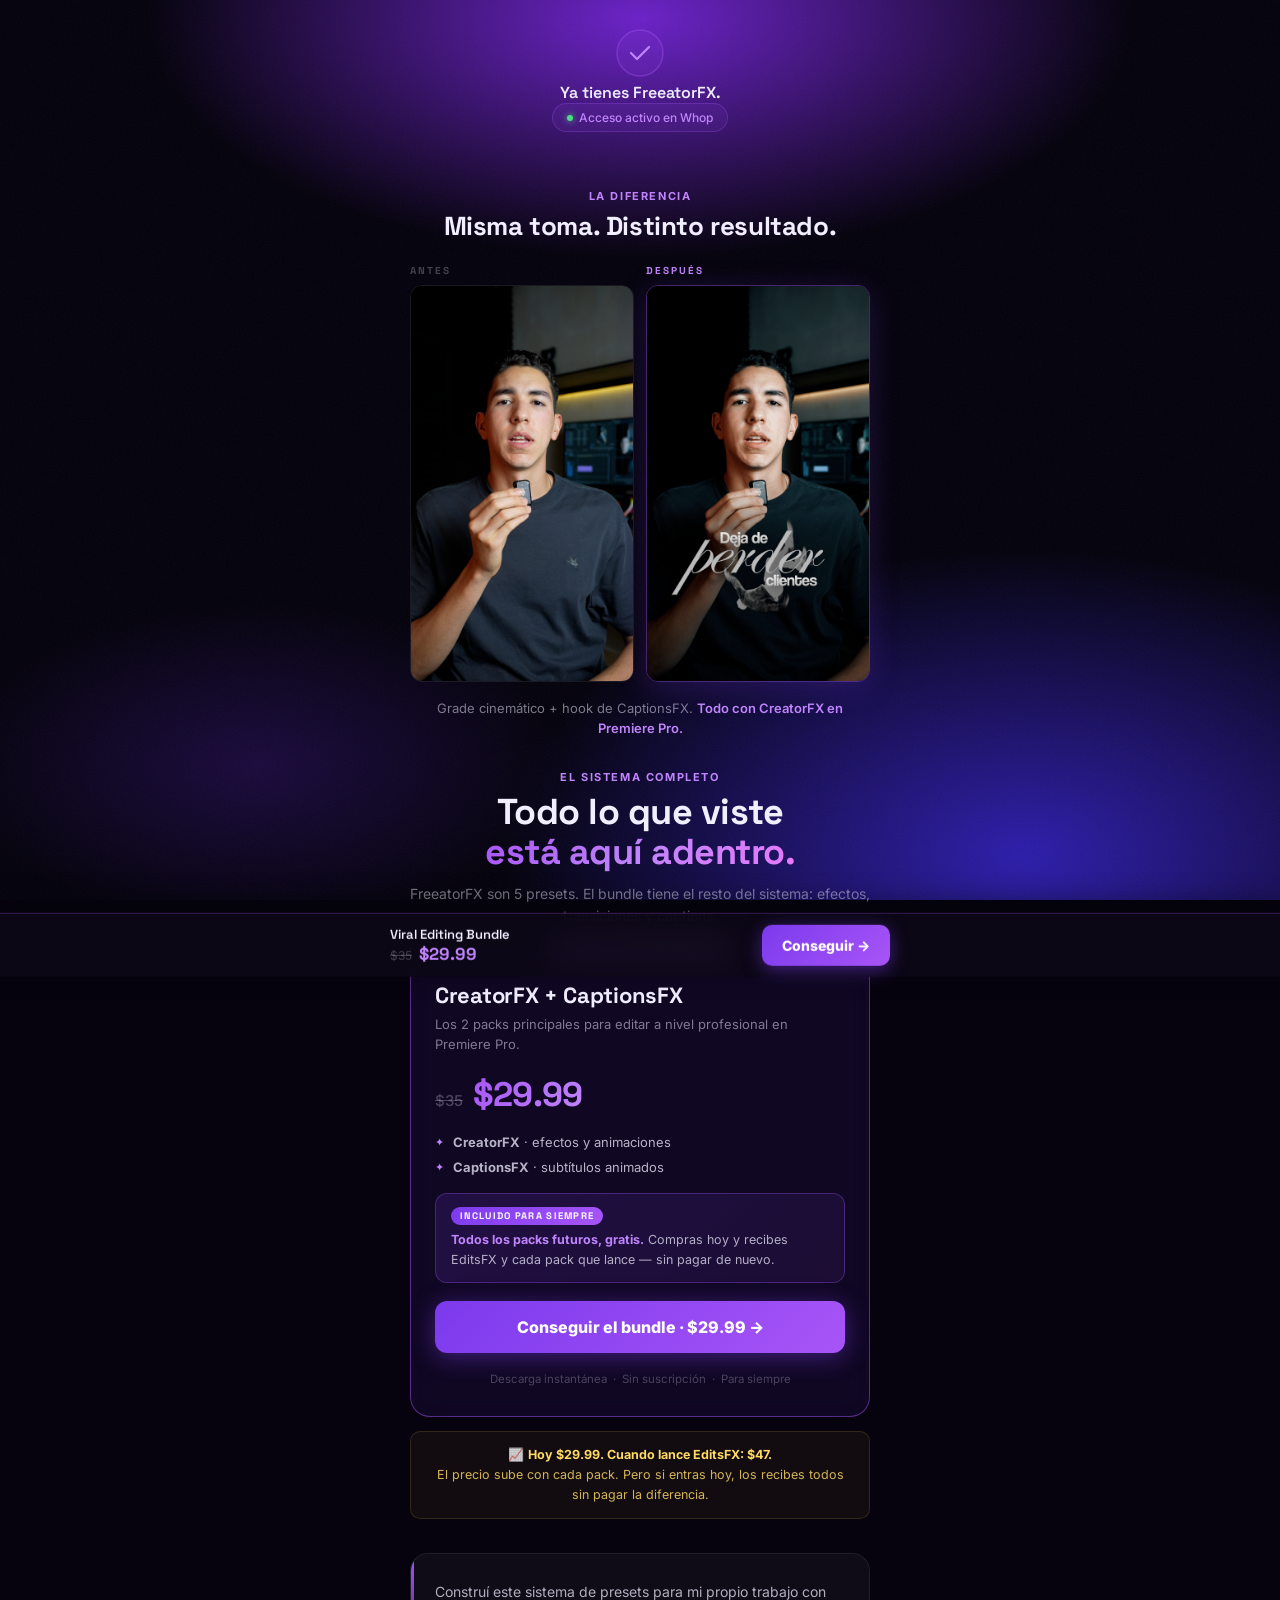
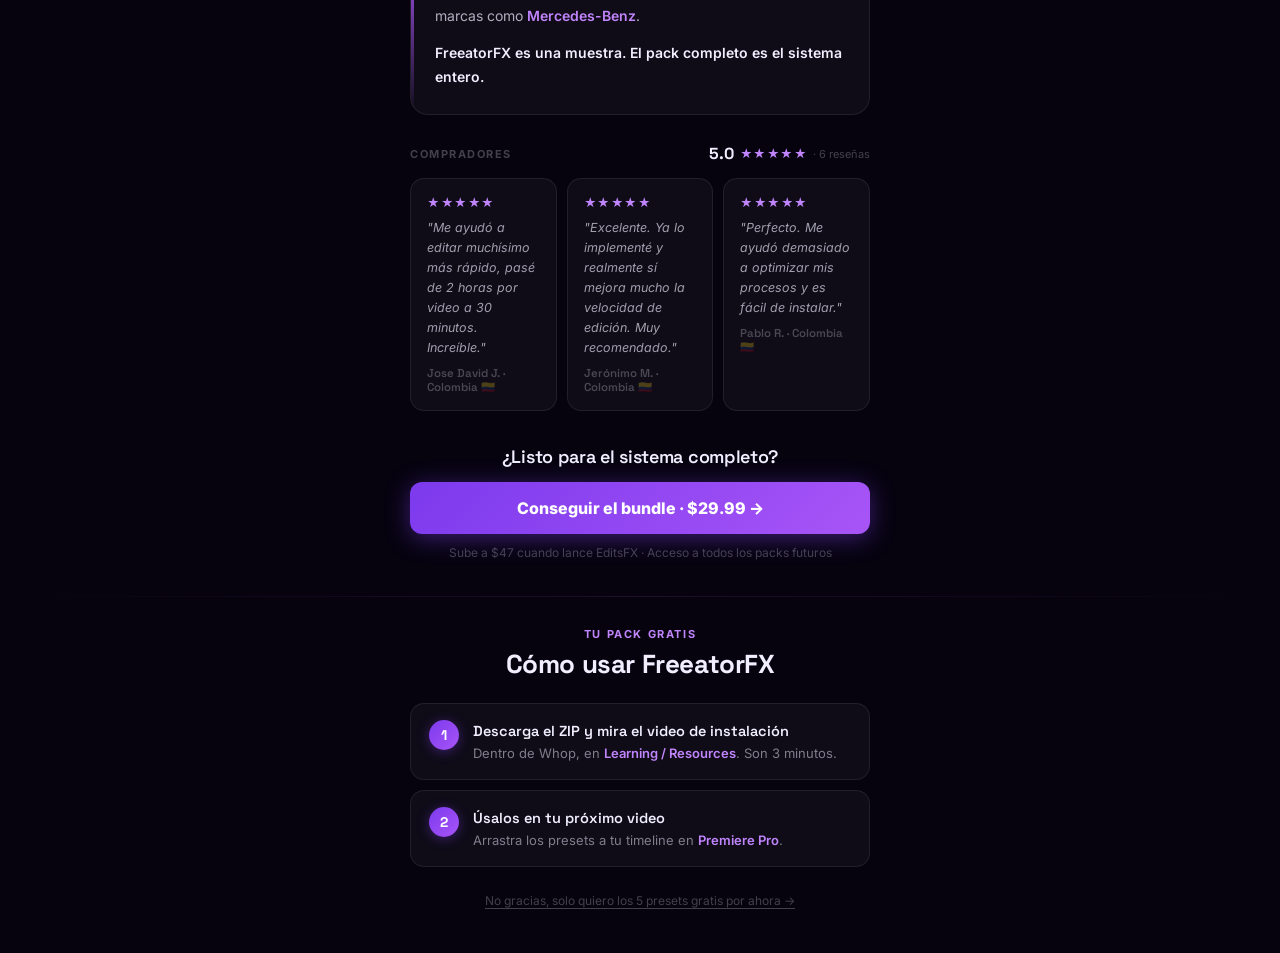
==== freeator-thankyou.html @ 09f22fa4 "Install and configure Vercel Web Analytics ## Vercel Web Analytics Installation  Successfully instal" ====
<!DOCTYPE html>
<html lang="es">
<head>
<meta charset="UTF-8"/>
<meta name="viewport" content="width=device-width, initial-scale=1.0"/>
<title>FreeatorFX — Gracias · CreatorFX Store</title>
<link rel="preconnect" href="https://fonts.googleapis.com"/>
<link rel="preconnect" href="https://fonts.gstatic.com" crossorigin/>
<link href="https://fonts.googleapis.com/css2?family=Inter:wght@400;500;600;700;800;900&family=Space+Grotesk:wght@400;500;600;700&display=swap" rel="stylesheet"/>
<script>
  window.va = window.va || function () { (window.vaq = window.vaq || []).push(arguments); };
</script>
<script defer src="/_vercel/insights/script.js"></script>
<style>

*,*::before,*::after{box-sizing:border-box;margin:0;padding:0}

:root{
  --bg:       #06030f;
  --p1:       #7c3aed;
  --p2:       #a855f7;
  --p3:       #c084fc;
  --border:   rgba(255,255,255,0.08);
  --border-hi:rgba(168,85,247,0.48);
  --card:     rgba(255,255,255,0.04);
  --card-hi:  rgba(124,58,237,0.09);
  --text:     #f0eeff;
  --muted:    rgba(240,238,255,0.50);
  --muted2:   rgba(240,238,255,0.26);
  --inter:   'Inter',sans-serif;
  --grotesk: 'Space Grotesk',sans-serif;
}

html{scroll-behavior:smooth}
body{background:var(--bg);color:var(--text);font-family:var(--inter);min-height:100vh;overflow-x:hidden;-webkit-font-smoothing:antialiased}
a{color:inherit;text-decoration:none}
ul{list-style:none}

/* ── background ── */
body::before {
  content:'';
  position:fixed;inset:0;z-index:0;
  background:
    radial-gradient(ellipse 55% 38% at 50% 2%,  #6b21c8 0%, transparent 70%),
    radial-gradient(ellipse 60% 50% at 80% 95%,  #2d1dab 0%, transparent 68%),
    radial-gradient(ellipse 40% 30% at 20% 85%,  #1a0a3d 0%, transparent 60%),
    #04020c;
  pointer-events:none;
}
/* grain texture */
body::after {
  content:'';
  position:fixed;inset:0;z-index:0;pointer-events:none;
  opacity:.55;
  background-image:url("data:image/svg+xml,%3Csvg xmlns='http://www.w3.org/2000/svg' width='300' height='300'%3E%3Cfilter id='n'%3E%3CfeTurbulence type='fractalNoise' baseFrequency='0.75' numOctaves='4' stitchTiles='stitch'/%3E%3C/filter%3E%3Crect width='300' height='300' filter='url(%23n)' opacity='0.08'/%3E%3C/svg%3E");
  background-size: 300px 300px;
}

/* orbs */
.orbs{display:none}

/* animations */
@keyframes fadeIn{from{opacity:0}to{opacity:1}}
@keyframes pop{0%{transform:scale(.5);opacity:0}70%{transform:scale(1.1)}100%{transform:scale(1);opacity:1}}
@keyframes draw{to{stroke-dashoffset:0}}
@keyframes glow{0%,100%{box-shadow:0 0 28px 0 rgba(168,85,247,.18)}50%{box-shadow:0 0 52px 8px rgba(168,85,247,.30)}}
@keyframes blink{0%,100%{opacity:1}50%{opacity:.25}}

.reveal{opacity:0;transform:translateY(16px);transition:opacity .45s ease,transform .45s ease}
.reveal.in{opacity:1;transform:translateY(0)}

/* layout */
.w{position:relative;z-index:1;max-width:500px;margin:0 auto;padding:0 20px}

/* ── TOP BAR — confirmation ── */
.topbar{
  padding:28px 0 22px;
  display:flex;
  flex-direction:column;
  align-items:center;
  gap:10px;
  text-align:center;
  animation:fadeIn .5s ease both;
}

.check-wrap{animation:pop .5s cubic-bezier(.34,1.56,.64,1) .1s both}
.check-svg{width:50px;height:50px}
.check-svg .ring{fill:rgba(168,85,247,.1);stroke:rgba(168,85,247,.38);stroke-width:1.5}
.check-svg .tick{fill:none;stroke:#c084fc;stroke-width:2.3;stroke-linecap:round;stroke-linejoin:round;stroke-dasharray:26;stroke-dashoffset:26;animation:draw .4s ease .6s forwards}

.topbar-title{font-family:var(--grotesk);font-size:16px;font-weight:600;color:var(--text)}
.topbar-sub{font-size:13px;color:var(--muted);line-height:1.55}
.topbar-sub b{color:var(--p3);font-weight:600}

.pill{
  display:inline-flex;align-items:center;gap:6px;
  padding:6px 14px;
  background:rgba(168,85,247,.09);border:1px solid rgba(168,85,247,.26);
  border-radius:100px;font-size:12px;color:var(--p3);font-weight:500
}
.pill .dot{width:6px;height:6px;background:#4ade80;border-radius:50%;box-shadow:0 0 7px rgba(74,222,128,.9);animation:blink 2s ease-in-out infinite}

.div{height:1px;background:linear-gradient(to right,transparent,rgba(168,85,247,.14),transparent);margin:0 20px}

/* ── UPSELL ── */
.upsell{padding:32px 0 0}

.headline{
  font-family:var(--grotesk);
  font-size:clamp(24px,7vw,36px);
  font-weight:700;line-height:1.12;letter-spacing:-.5px;
  text-align:center;margin-bottom:10px
}
.headline em{
  font-style:normal;
  background:linear-gradient(120deg,var(--p2),var(--p3),#e879f9);
  -webkit-background-clip:text;-webkit-text-fill-color:transparent;background-clip:text
}

.sub{font-size:14px;color:var(--muted);text-align:center;line-height:1.6;margin-bottom:24px}

/* bundle card */
.bundle{
  background:var(--card-hi);
  border:1.5px solid var(--border-hi);
  border-radius:20px;
  padding:28px 24px;
  display:flex;flex-direction:column;gap:18px;
  position:relative;
  backdrop-filter:blur(14px);
  animation:glow 3.5s ease-in-out infinite;
}
.bundle:hover{transform:translateY(-3px);transition:transform .25s ease}

.badge{
  position:absolute;top:-13px;left:50%;transform:translateX(-50%);
  background:linear-gradient(135deg,var(--p1),var(--p2));
  color:#fff;font-size:10px;font-weight:800;letter-spacing:1.4px;
  padding:4px 16px;border-radius:100px;white-space:nowrap
}

.bundle-name{font-family:var(--grotesk);font-size:22px;font-weight:700;letter-spacing:-.3px}
.bundle-desc{font-size:13px;color:var(--muted);line-height:1.6;margin-top:5px}

.price-row{display:flex;align-items:baseline;gap:10px}
.price-old{font-size:15px;color:var(--muted2);text-decoration:line-through;font-weight:500}
.price-new{
  font-family:var(--grotesk);font-size:34px;font-weight:700;letter-spacing:-.8px;
  background:linear-gradient(120deg,var(--p2),var(--p3));
  -webkit-background-clip:text;-webkit-text-fill-color:transparent;background-clip:text
}

.feats{display:flex;flex-direction:column;gap:9px}
.feats li{display:flex;align-items:center;gap:9px;font-size:13px;color:rgba(240,238,255,.75)}
.fi{color:var(--p3);font-size:11px;font-style:normal;flex-shrink:0}

.cta{
  display:flex;align-items:center;justify-content:center;gap:8px;
  width:100%;padding:16px;border-radius:12px;
  background:linear-gradient(135deg,var(--p1),var(--p2));
  color:#fff;font-family:var(--inter);font-weight:800;font-size:16px;
  border:none;cursor:pointer;text-decoration:none;
  box-shadow:0 4px 24px rgba(124,58,237,.45);
  transition:transform .2s ease,box-shadow .2s ease
}
.cta:hover{transform:translateY(-2px);box-shadow:0 6px 36px rgba(124,58,237,.6)}
.cta:active{transform:scale(.98)}

.guarantee{font-size:11.5px;color:var(--muted2);text-align:center;line-height:1.5}

/* urgency */
.urgency{
  margin-top:14px;padding:13px 16px;
  background:rgba(250,200,60,.05);border:1px solid rgba(250,200,60,.14);
  border-radius:10px;font-size:12.5px;color:rgba(255,218,100,.82);
  line-height:1.6;text-align:center
}
.urgency strong{color:rgba(255,218,100,1);font-weight:700}
.hg{animation:blink 2s ease-in-out infinite;display:inline-block}

/* ── STEPS ── */
.steps-section{padding:30px 0 0}
.section-eyebrow{
  font-size:11px;font-weight:700;letter-spacing:1.6px;text-transform:uppercase;
  color:var(--p3);text-align:center;margin-bottom:8px;opacity:.85
}
.section-title{
  font-family:var(--grotesk);font-size:clamp(20px,5.5vw,26px);font-weight:700;
  letter-spacing:-.4px;text-align:center;margin-bottom:22px;line-height:1.2
}
.steps{display:flex;flex-direction:column;gap:10px}
.step{
  display:flex;align-items:flex-start;gap:14px;
  background:var(--card);border:1px solid var(--border);
  border-radius:14px;padding:16px 18px;
  transition:border-color .25s ease
}
.step:hover{border-color:rgba(168,85,247,.24)}
.step-num{
  flex-shrink:0;width:30px;height:30px;border-radius:50%;
  display:flex;align-items:center;justify-content:center;
  font-family:var(--grotesk);font-size:14px;font-weight:700;color:#fff;
  background:linear-gradient(135deg,var(--p1),var(--p2));
  box-shadow:0 2px 12px rgba(124,58,237,.4)
}
.step-body{display:flex;flex-direction:column;gap:3px;padding-top:2px}
.step-title{font-family:var(--grotesk);font-size:14.5px;font-weight:600;color:var(--text)}
.step-desc{font-size:13px;color:var(--muted);line-height:1.55}
.step-desc b{color:var(--p3);font-weight:600}

/* ── STORY ── */
.story-section{padding:34px 0 0}
.story{
  background:var(--card);border:1px solid var(--border);
  border-radius:18px;padding:26px 24px;
  position:relative;overflow:hidden
}
.story::before{
  content:'';position:absolute;top:0;left:0;width:3px;height:100%;
  background:linear-gradient(to bottom,var(--p2),transparent)
}
.story p{font-size:14px;line-height:1.7;color:rgba(240,238,255,.72);margin-bottom:13px}
.story p:last-child{margin-bottom:0}
.story p b{color:var(--text);font-weight:600}
.story .accent{color:var(--p3);font-weight:600}

/* ── BEFORE / AFTER ── */
.ba-section{padding:34px 0 0}
.ba-grid{display:grid;grid-template-columns:1fr 1fr;gap:12px}
.ba-col{display:flex;flex-direction:column;gap:8px}
.ba-label{
  font-family:var(--grotesk);font-size:10px;font-weight:700;
  letter-spacing:2px;text-transform:uppercase
}
.ba-label.before{color:var(--muted2)}
.ba-label.after{color:var(--p3)}
.ba-img{
  width:100%;height:auto;display:block;border-radius:12px;
  border:1px solid var(--border)
}
.ba-col.is-after .ba-img{
  border-color:rgba(168,85,247,.4);
  box-shadow:0 6px 30px rgba(124,58,237,.22)
}
.ba-caption{
  font-size:13px;color:var(--muted);text-align:center;
  line-height:1.55;margin-top:16px
}
.ba-caption b{color:var(--p3);font-weight:600}
@media(max-width:520px){
  .ba-grid{gap:8px}
  .ba-label{font-size:9px;letter-spacing:1.5px}
}

/* ── REVIEWS ── */
.reviews-section{padding:28px 0 0}

.reviews-header{
  display:flex;align-items:center;justify-content:space-between;
  margin-bottom:14px
}
.reviews-label{font-size:11px;font-weight:700;letter-spacing:1.5px;text-transform:uppercase;color:var(--muted2)}
.reviews-rating{display:flex;align-items:center;gap:6px}
.r-num{font-family:var(--grotesk);font-size:16px;font-weight:700}
.r-stars{font-size:12px;color:var(--p3);letter-spacing:.5px}
.r-count{font-size:11px;color:var(--muted2)}

.reviews-track{
  display:grid;
  grid-template-columns:1fr 1fr 1fr;
  gap:10px
}
@media(max-width:520px){
  .reviews-track{
    grid-template-columns:1fr;
    gap:10px
  }
  .rcard{min-width:unset}
}

.rcard{
  background:var(--card);border:1px solid var(--border);
  border-radius:14px;padding:16px;
  display:flex;flex-direction:column;gap:8px
}
.rcard:hover{border-color:rgba(168,85,247,.2)}
.rcard-stars{font-size:12px;color:var(--p3);letter-spacing:.5px}
.rcard-text{font-size:12.5px;color:rgba(240,238,255,.65);line-height:1.6;font-style:italic}
.rcard-author{font-size:11.5px;color:var(--muted2);font-weight:600;font-family:var(--grotesk)}

/* ── ESCAPE ── */
.escape{padding:22px 0 44px;text-align:center}
.escape-btn{
  background:none;border:none;font-family:var(--inter);
  font-size:12px;color:var(--muted2);cursor:pointer;
  text-decoration:underline;text-underline-offset:3px;
  transition:color .2s
}
.escape-btn:hover{color:var(--muted)}

/* ── FUTURE ACCESS highlight ── */
.future-access{
  background:linear-gradient(135deg,rgba(124,58,237,.16),rgba(168,85,247,.08));
  border:1px solid rgba(168,85,247,.32);
  border-radius:12px;padding:13px 15px;
  display:flex;flex-direction:column;gap:5px
}
.fa-tag{
  display:inline-block;width:fit-content;
  font-family:var(--grotesk);font-size:9.5px;font-weight:800;letter-spacing:1.3px;
  color:#fff;background:linear-gradient(135deg,var(--p1),var(--p2));
  padding:3px 9px;border-radius:100px
}
.fa-text{font-size:12.5px;line-height:1.55;color:rgba(240,238,255,.72)}
.fa-text strong{color:var(--p3);font-weight:700}

/* ── STICKY CTA bar ── */
.sticky-cta{
  position:fixed;left:0;right:0;bottom:0;z-index:50;
  background:rgba(12,8,22,.92);
  backdrop-filter:blur(16px);-webkit-backdrop-filter:blur(16px);
  border-top:1px solid rgba(168,85,247,.28);
  padding:11px 16px calc(11px + env(safe-area-inset-bottom));
  transform:translateY(120%);
  transition:transform .35s cubic-bezier(.34,1.3,.64,1);
  box-shadow:0 -8px 30px rgba(0,0,0,.45)
}
.sticky-cta.show{transform:translateY(0)}
.sticky-inner{
  max-width:500px;margin:0 auto;
  display:flex;align-items:center;justify-content:space-between;gap:14px
}
.sticky-info{display:flex;flex-direction:column;line-height:1.2;min-width:0}
.sticky-name{font-family:var(--grotesk);font-size:13px;font-weight:600;color:var(--text);white-space:nowrap}
.sticky-price{display:flex;align-items:baseline;gap:7px;margin-top:2px}
.sticky-old{font-size:12px;color:var(--muted2);text-decoration:line-through}
.sticky-new{font-family:var(--grotesk);font-size:17px;font-weight:700;color:var(--p3)}
.sticky-btn{
  flex-shrink:0;display:flex;align-items:center;gap:6px;
  padding:12px 20px;border-radius:10px;
  background:linear-gradient(135deg,var(--p1),var(--p2));
  color:#fff;font-family:var(--inter);font-weight:800;font-size:14px;
  text-decoration:none;white-space:nowrap;
  box-shadow:0 4px 18px rgba(124,58,237,.5);
  transition:transform .2s ease
}
.sticky-btn:active{transform:scale(.97)}

/* ── 2nd CTA ── */
.cta2-section{padding:34px 0 0}
.cta2-line{
  font-family:var(--grotesk);font-size:18px;font-weight:600;
  text-align:center;color:var(--text);margin-bottom:14px;letter-spacing:-.3px
}
.cta2-sub{font-size:12px;color:var(--muted2);text-align:center;margin-top:11px}

</style>
</head>
<body>

<div class="orbs"><div class="orb orb-1"></div><div class="orb orb-2"></div></div>

<div id="top"></div>

<!-- ── CONFIRMATION ── -->
<section class="topbar">
  <div class="w">
    <div class="check-wrap">
      <svg class="check-svg" viewBox="0 0 50 50" fill="none">
        <circle class="ring" cx="25" cy="25" r="23"/>
        <polyline class="tick" points="16,25 22,31 34,19"/>
      </svg>
    </div>
    <p class="topbar-title">Ya tienes FreeatorFX.</p>
    <div class="pill"><span class="dot"></span>Acceso activo en Whop</div>
  </div>
</section>

<div class="div"></div>

<!-- ── BEFORE / AFTER ── -->
<section class="ba-section">
  <div class="w">
    <p class="section-eyebrow reveal">La diferencia</p>
    <h2 class="section-title reveal">Misma toma. Distinto resultado.</h2>
    <div class="ba-grid reveal">
      <div class="ba-col is-before">
        <span class="ba-label before">Antes</span>
        <img class="ba-img" src="images/before.png" alt="Sin CreatorFX" loading="lazy">
      </div>
      <div class="ba-col is-after">
        <span class="ba-label after">Después</span>
        <img class="ba-img" src="images/after.png" alt="Con CreatorFX" loading="lazy">
      </div>
    </div>
    <p class="ba-caption reveal">Grade cinemático + hook de CaptionsFX. <b>Todo con CreatorFX en Premiere Pro.</b></p>
  </div>
</section>

<!-- ── UPSELL ── -->
<section class="upsell">
  <div class="w">

    <p class="section-eyebrow reveal">El sistema completo</p>
    <h1 class="headline reveal">Todo lo que viste<br/><em>está aquí adentro.</em></h1>
    <p class="sub reveal">FreeatorFX son 5 presets. El bundle tiene el resto del sistema: efectos, transiciones y captions.</p>

    <div class="bundle reveal">
      <span class="badge">BUNDLE · MEJOR PRECIO</span>

      <div>
        <p class="bundle-name">CreatorFX + CaptionsFX</p>
        <p class="bundle-desc">Los 2 packs principales para editar a nivel profesional en Premiere Pro.</p>
      </div>

      <div class="price-row">
        <span class="price-old">$35</span>
        <span class="price-new">$29.99</span>
      </div>

      <ul class="feats">
        <li><i class="fi">✦</i><span><strong>CreatorFX</strong> · efectos y animaciones</span></li>
        <li><i class="fi">✦</i><span><strong>CaptionsFX</strong> · subtítulos animados</span></li>
      </ul>

      <div class="future-access">
        <span class="fa-tag">INCLUIDO PARA SIEMPRE</span>
        <p class="fa-text"><strong>Todos los packs futuros, gratis.</strong> Compras hoy y recibes EditsFX y cada pack que lance — sin pagar de nuevo.</p>
      </div>

      <a href="https://whop.com/creatorfxstore/the-viral-editing-bundle/" target="_blank" rel="noopener" class="cta">
        Conseguir el bundle · $29.99 →
      </a>

      <p class="guarantee">Descarga instantánea &nbsp;·&nbsp; Sin suscripción &nbsp;·&nbsp; Para siempre</p>
    </div>

    <div class="urgency reveal">
      📈 <strong>Hoy $29.99. Cuando lance EditsFX: $47.</strong><br>
      El precio sube con cada pack. Pero si entras hoy, los recibes todos sin pagar la diferencia.
    </div>

  </div>
</section>

<!-- ── STORY (positioning) ── -->
<section class="story-section">
  <div class="w">
    <div class="story reveal">
      <p>Construí este sistema de presets para mi propio trabajo con marcas como <span class="accent">Mercedes-Benz</span>.</p>
      <p><b>FreeatorFX es una muestra. El pack completo es el sistema entero.</b></p>
    </div>
  </div>
</section>

<!-- ── REVIEWS ── -->
<section class="reviews-section">
  <div class="w">

    <div class="reviews-header reveal">
      <span class="reviews-label">Compradores</span>
      <div class="reviews-rating">
        <span class="r-num">5.0</span>
        <span class="r-stars">★★★★★</span>
        <span class="r-count">· 6 reseñas</span>
      </div>
    </div>

    <div class="reviews-track">
      <div class="rcard reveal">
        <div class="rcard-stars">★★★★★</div>
        <p class="rcard-text">"Me ayudó a editar muchísimo más rápido, pasé de 2 horas por video a 30 minutos. Increíble."</p>
        <p class="rcard-author">Jose David J. · Colombia 🇨🇴</p>
      </div>
      <div class="rcard reveal">
        <div class="rcard-stars">★★★★★</div>
        <p class="rcard-text">"Excelente. Ya lo implementé y realmente sí mejora mucho la velocidad de edición. Muy recomendado."</p>
        <p class="rcard-author">Jerónimo M. · Colombia 🇨🇴</p>
      </div>
      <div class="rcard reveal">
        <div class="rcard-stars">★★★★★</div>
        <p class="rcard-text">"Perfecto. Me ayudó demasiado a optimizar mis procesos y es fácil de instalar."</p>
        <p class="rcard-author">Pablo R. · Colombia 🇨🇴</p>
      </div>
    </div>

  </div>
</section>

<!-- ── 2nd CTA ── -->
<section class="cta2-section">
  <div class="w">
    <p class="cta2-line reveal">¿Listo para el sistema completo?</p>
    <a href="https://whop.com/creatorfxstore/the-viral-editing-bundle/" target="_blank" rel="noopener" class="cta reveal">
      Conseguir el bundle · $29.99 →
    </a>
    <p class="cta2-sub reveal">Sube a $47 cuando lance EditsFX · Acceso a todos los packs futuros</p>
  </div>
</section>

<div class="div" style="margin-top:36px"></div>

<!-- ── STEPS (cómo usar tu pack gratis) ── -->
<section class="steps-section">
  <div class="w">
    <p class="section-eyebrow reveal">Tu pack gratis</p>
    <h2 class="section-title reveal">Cómo usar FreeatorFX</h2>

    <div class="steps">
      <div class="step reveal">
        <div class="step-num">1</div>
        <div class="step-body">
          <p class="step-title">Descarga el ZIP y mira el video de instalación</p>
          <p class="step-desc">Dentro de Whop, en <b>Learning / Resources</b>. Son 3 minutos.</p>
        </div>
      </div>
      <div class="step reveal">
        <div class="step-num">2</div>
        <div class="step-body">
          <p class="step-title">Úsalos en tu próximo video</p>
          <p class="step-desc">Arrastra los presets a tu timeline en <b>Premiere Pro</b>.</p>
        </div>
      </div>
    </div>
  </div>
</section>

<!-- ── ESCAPE ── -->
<section class="escape">
  <button class="escape-btn" onclick="document.getElementById('top').scrollIntoView({behavior:'smooth'})">
    No gracias, solo quiero los 5 presets gratis por ahora →
  </button>
</section>

<!-- ── STICKY CTA ── -->
<div class="sticky-cta" id="stickyCta">
  <div class="sticky-inner">
    <div class="sticky-info">
      <span class="sticky-name">Viral Editing Bundle</span>
      <span class="sticky-price">
        <span class="sticky-old">$35</span>
        <span class="sticky-new">$29.99</span>
      </span>
    </div>
    <a href="https://whop.com/creatorfxstore/the-viral-editing-bundle/" target="_blank" rel="noopener" class="sticky-btn">
      Conseguir →
    </a>
  </div>
</div>

<script>
const io = new IntersectionObserver(entries => {
  entries.forEach(e => {
    if (!e.isIntersecting) return;
    const sibs = [...e.target.parentElement.querySelectorAll('.reveal')];
    e.target.style.transitionDelay = (sibs.indexOf(e.target) * 70) + 'ms';
    e.target.classList.add('in');
    io.unobserve(e.target);
  });
}, {threshold: 0.08});
document.querySelectorAll('.reveal').forEach(el => io.observe(el));

/* Sticky CTA: show after passing the hero, hide while the main bundle card is on screen */
const sticky = document.getElementById('stickyCta');
const bundleCard = document.querySelector('.bundle');
let bundleVisible = false;
new IntersectionObserver(es => {
  bundleVisible = es[0].isIntersecting;
  updateSticky();
}, {threshold: 0.25}).observe(bundleCard);

function updateSticky(){
  const pastHero = window.scrollY > 480;
  if (pastHero && !bundleVisible) sticky.classList.add('show');
  else sticky.classList.remove('show');
}
window.addEventListener('scroll', updateSticky, {passive:true});
</script>

</body>
</html>
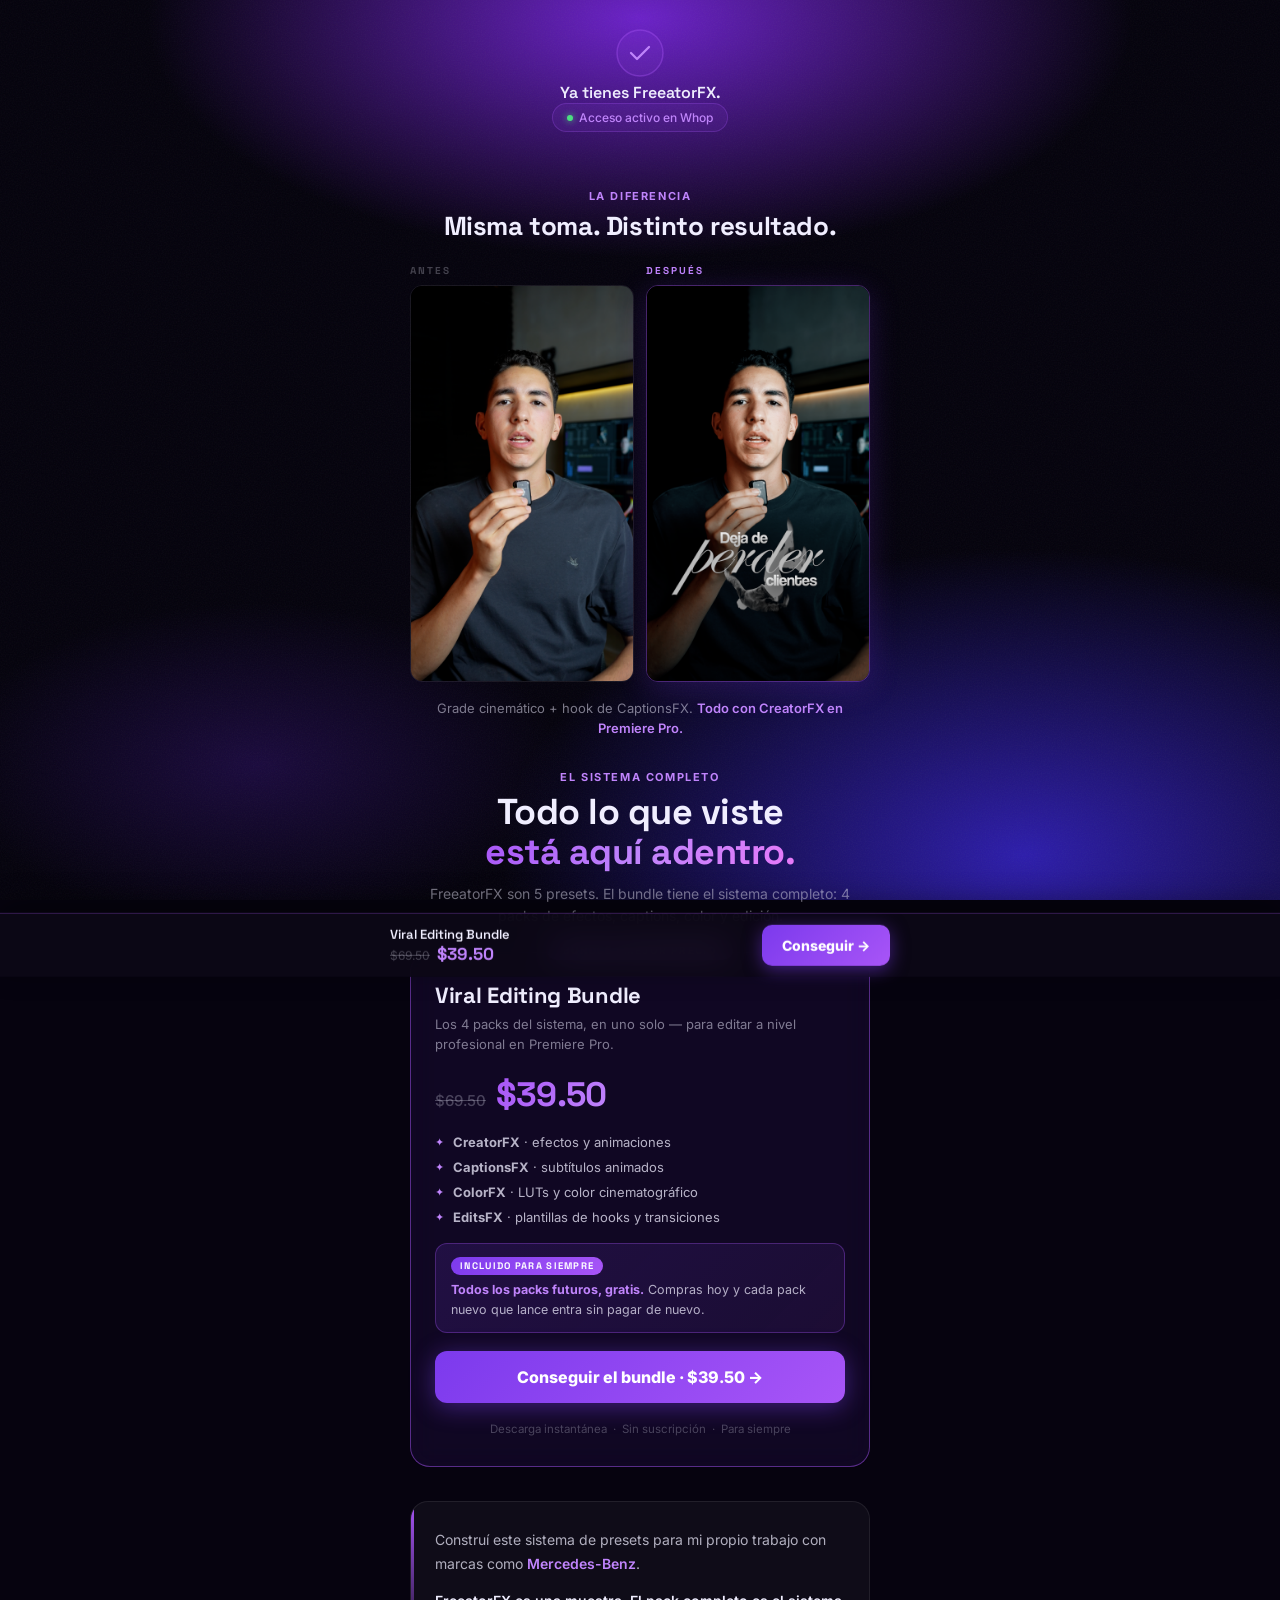
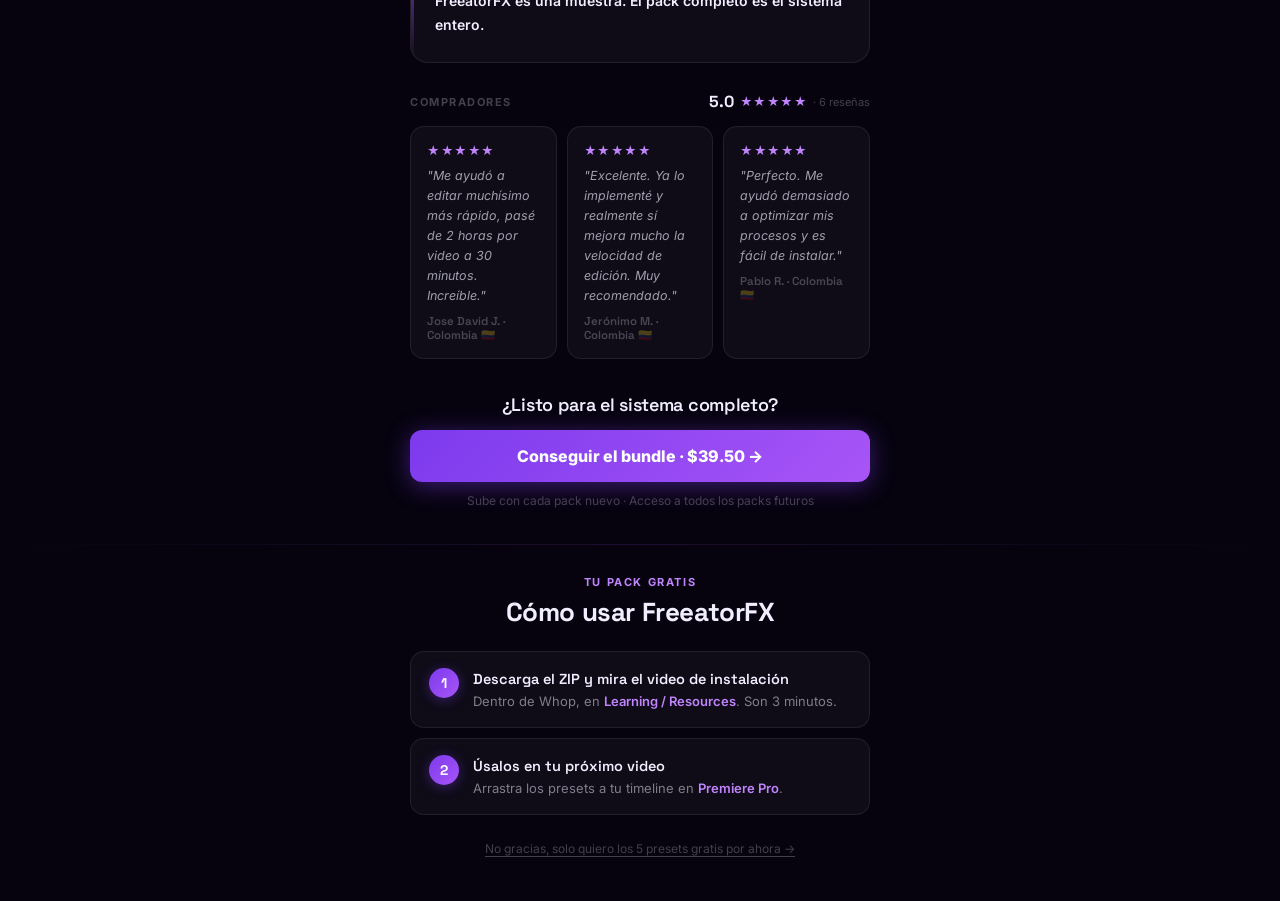
==== commit a595b79e: "Update bundle to 4 packs at $39.50 - Price $29.99 → $39.50, anchor $35 → $69.50 (43% off) - Bundle n" ====
--- a/freeator-thankyou.html
+++ b/freeator-thankyou.html
@@ -7,10 +7,6 @@
 <link rel="preconnect" href="https://fonts.googleapis.com"/>
 <link rel="preconnect" href="https://fonts.gstatic.com" crossorigin/>
 <link href="https://fonts.googleapis.com/css2?family=Inter:wght@400;500;600;700;800;900&family=Space+Grotesk:wght@400;500;600;700&display=swap" rel="stylesheet"/>
-<script>
-  window.va = window.va || function () { (window.vaq = window.vaq || []).push(arguments); };
-</script>
-<script defer src="/_vercel/insights/script.js"></script>
 <style>
 
 *,*::before,*::after{box-sizing:border-box;margin:0;padding:0}
@@ -403,41 +399,38 @@
 
     <p class="section-eyebrow reveal">El sistema completo</p>
     <h1 class="headline reveal">Todo lo que viste<br/><em>está aquí adentro.</em></h1>
-    <p class="sub reveal">FreeatorFX son 5 presets. El bundle tiene el resto del sistema: efectos, transiciones y captions.</p>
+    <p class="sub reveal">FreeatorFX son 5 presets. El bundle tiene el sistema completo: 4 packs de efectos, captions, color y edición.</p>
 
     <div class="bundle reveal">
       <span class="badge">BUNDLE · MEJOR PRECIO</span>
 
       <div>
-        <p class="bundle-name">CreatorFX + CaptionsFX</p>
-        <p class="bundle-desc">Los 2 packs principales para editar a nivel profesional en Premiere Pro.</p>
+        <p class="bundle-name">Viral Editing Bundle</p>
+        <p class="bundle-desc">Los 4 packs del sistema, en uno solo — para editar a nivel profesional en Premiere Pro.</p>
       </div>
 
       <div class="price-row">
-        <span class="price-old">$35</span>
-        <span class="price-new">$29.99</span>
+        <span class="price-old">$69.50</span>
+        <span class="price-new">$39.50</span>
       </div>
 
       <ul class="feats">
         <li><i class="fi">✦</i><span><strong>CreatorFX</strong> · efectos y animaciones</span></li>
         <li><i class="fi">✦</i><span><strong>CaptionsFX</strong> · subtítulos animados</span></li>
+        <li><i class="fi">✦</i><span><strong>ColorFX</strong> · LUTs y color cinematográfico</span></li>
+        <li><i class="fi">✦</i><span><strong>EditsFX</strong> · plantillas de hooks y transiciones</span></li>
       </ul>
 
       <div class="future-access">
         <span class="fa-tag">INCLUIDO PARA SIEMPRE</span>
-        <p class="fa-text"><strong>Todos los packs futuros, gratis.</strong> Compras hoy y recibes EditsFX y cada pack que lance — sin pagar de nuevo.</p>
-      </div>
-
-      <a href="https://whop.com/creatorfxstore/the-viral-editing-bundle/" target="_blank" rel="noopener" class="cta">
-        Conseguir el bundle · $29.99 →
+        <p class="fa-text"><strong>Todos los packs futuros, gratis.</strong> Compras hoy y cada pack nuevo que lance entra sin pagar de nuevo.</p>
+      </div>
+
+      <a href="https://whop.com/creatorfxstore/the-viral-editing-bundle/?utm_source=thankyoupage&utm_medium=upsell&utm_campaign=freeatorfx&utm_content=hero_card" target="_blank" rel="noopener" class="cta">
+        Conseguir el bundle · $39.50 →
       </a>
 
       <p class="guarantee">Descarga instantánea &nbsp;·&nbsp; Sin suscripción &nbsp;·&nbsp; Para siempre</p>
-    </div>
-
-    <div class="urgency reveal">
-      📈 <strong>Hoy $29.99. Cuando lance EditsFX: $47.</strong><br>
-      El precio sube con cada pack. Pero si entras hoy, los recibes todos sin pagar la diferencia.
     </div>
 
   </div>
@@ -491,10 +484,10 @@
 <section class="cta2-section">
   <div class="w">
     <p class="cta2-line reveal">¿Listo para el sistema completo?</p>
-    <a href="https://whop.com/creatorfxstore/the-viral-editing-bundle/" target="_blank" rel="noopener" class="cta reveal">
-      Conseguir el bundle · $29.99 →
+    <a href="https://whop.com/creatorfxstore/the-viral-editing-bundle/?utm_source=thankyoupage&utm_medium=upsell&utm_campaign=freeatorfx&utm_content=after_reviews" target="_blank" rel="noopener" class="cta reveal">
+      Conseguir el bundle · $39.50 →
     </a>
-    <p class="cta2-sub reveal">Sube a $47 cuando lance EditsFX · Acceso a todos los packs futuros</p>
+    <p class="cta2-sub reveal">Sube con cada pack nuevo · Acceso a todos los packs futuros</p>
   </div>
 </section>
 
@@ -538,11 +531,11 @@
     <div class="sticky-info">
       <span class="sticky-name">Viral Editing Bundle</span>
       <span class="sticky-price">
-        <span class="sticky-old">$35</span>
-        <span class="sticky-new">$29.99</span>
+        <span class="sticky-old">$69.50</span>
+        <span class="sticky-new">$39.50</span>
       </span>
     </div>
-    <a href="https://whop.com/creatorfxstore/the-viral-editing-bundle/" target="_blank" rel="noopener" class="sticky-btn">
+    <a href="https://whop.com/creatorfxstore/the-viral-editing-bundle/?utm_source=thankyoupage&utm_medium=upsell&utm_campaign=freeatorfx&utm_content=sticky_bar" target="_blank" rel="noopener" class="sticky-btn">
       Conseguir →
     </a>
   </div>
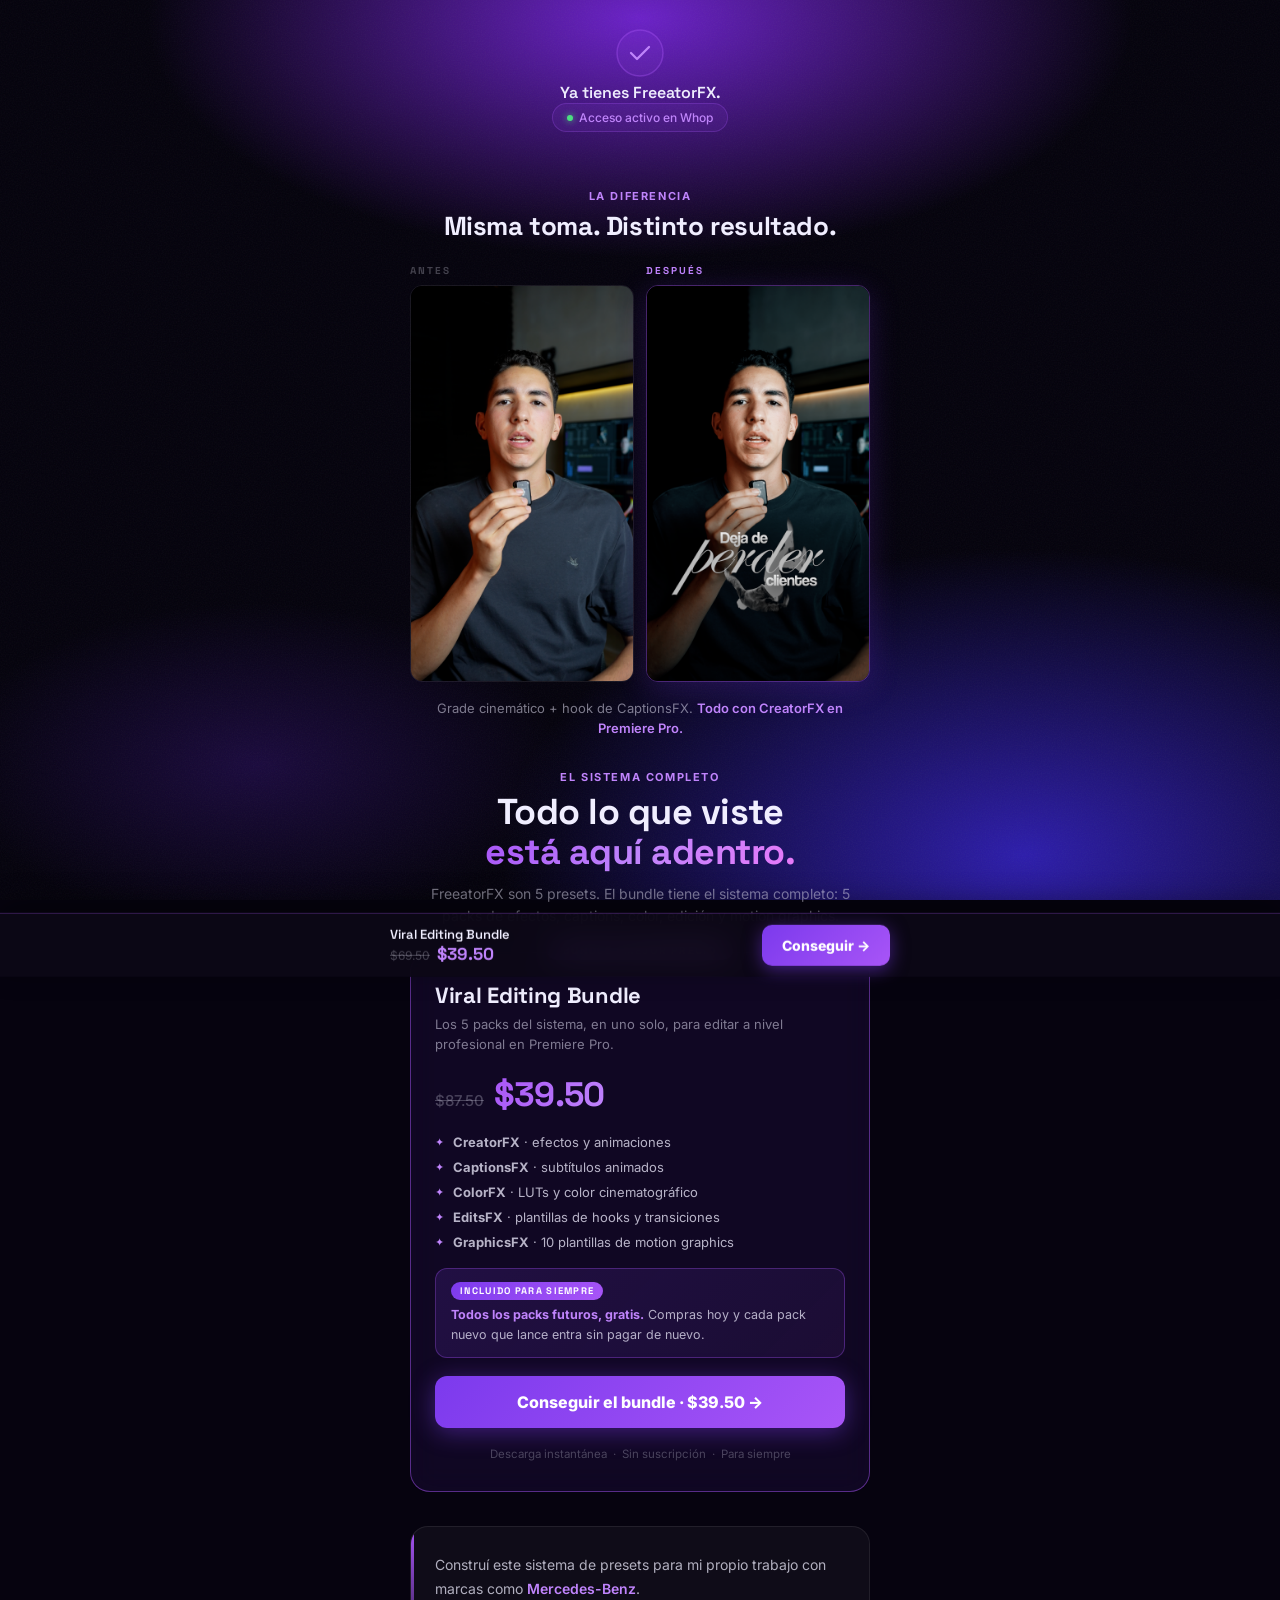
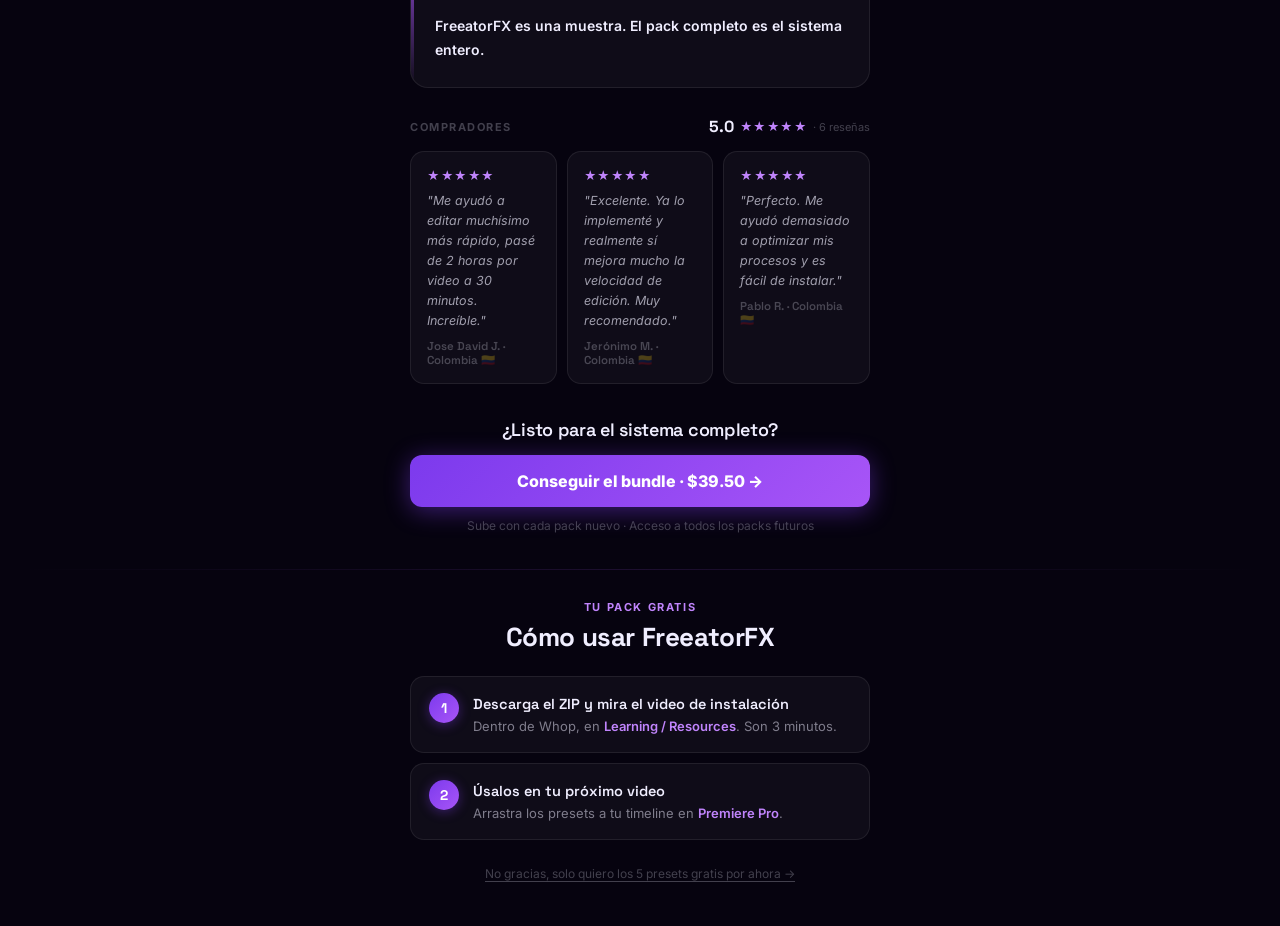
==== commit 494c215a: "Thank you page: bundle de 5 packs (GraphicsFX), precio tachado $87.50 Co-Authored-By: Claude Sonnet " ====
--- a/freeator-thankyou.html
+++ b/freeator-thankyou.html
@@ -399,18 +399,18 @@
 
     <p class="section-eyebrow reveal">El sistema completo</p>
     <h1 class="headline reveal">Todo lo que viste<br/><em>está aquí adentro.</em></h1>
-    <p class="sub reveal">FreeatorFX son 5 presets. El bundle tiene el sistema completo: 4 packs de efectos, captions, color y edición.</p>
+    <p class="sub reveal">FreeatorFX son 5 presets. El bundle tiene el sistema completo: 5 packs de efectos, captions, color, edición y motion graphics.</p>
 
     <div class="bundle reveal">
       <span class="badge">BUNDLE · MEJOR PRECIO</span>
 
       <div>
         <p class="bundle-name">Viral Editing Bundle</p>
-        <p class="bundle-desc">Los 4 packs del sistema, en uno solo — para editar a nivel profesional en Premiere Pro.</p>
+        <p class="bundle-desc">Los 5 packs del sistema, en uno solo, para editar a nivel profesional en Premiere Pro.</p>
       </div>
 
       <div class="price-row">
-        <span class="price-old">$69.50</span>
+        <span class="price-old">$87.50</span>
         <span class="price-new">$39.50</span>
       </div>
 
@@ -419,6 +419,7 @@
         <li><i class="fi">✦</i><span><strong>CaptionsFX</strong> · subtítulos animados</span></li>
         <li><i class="fi">✦</i><span><strong>ColorFX</strong> · LUTs y color cinematográfico</span></li>
         <li><i class="fi">✦</i><span><strong>EditsFX</strong> · plantillas de hooks y transiciones</span></li>
+        <li><i class="fi">✦</i><span><strong>GraphicsFX</strong> · 10 plantillas de motion graphics</span></li>
       </ul>
 
       <div class="future-access">
